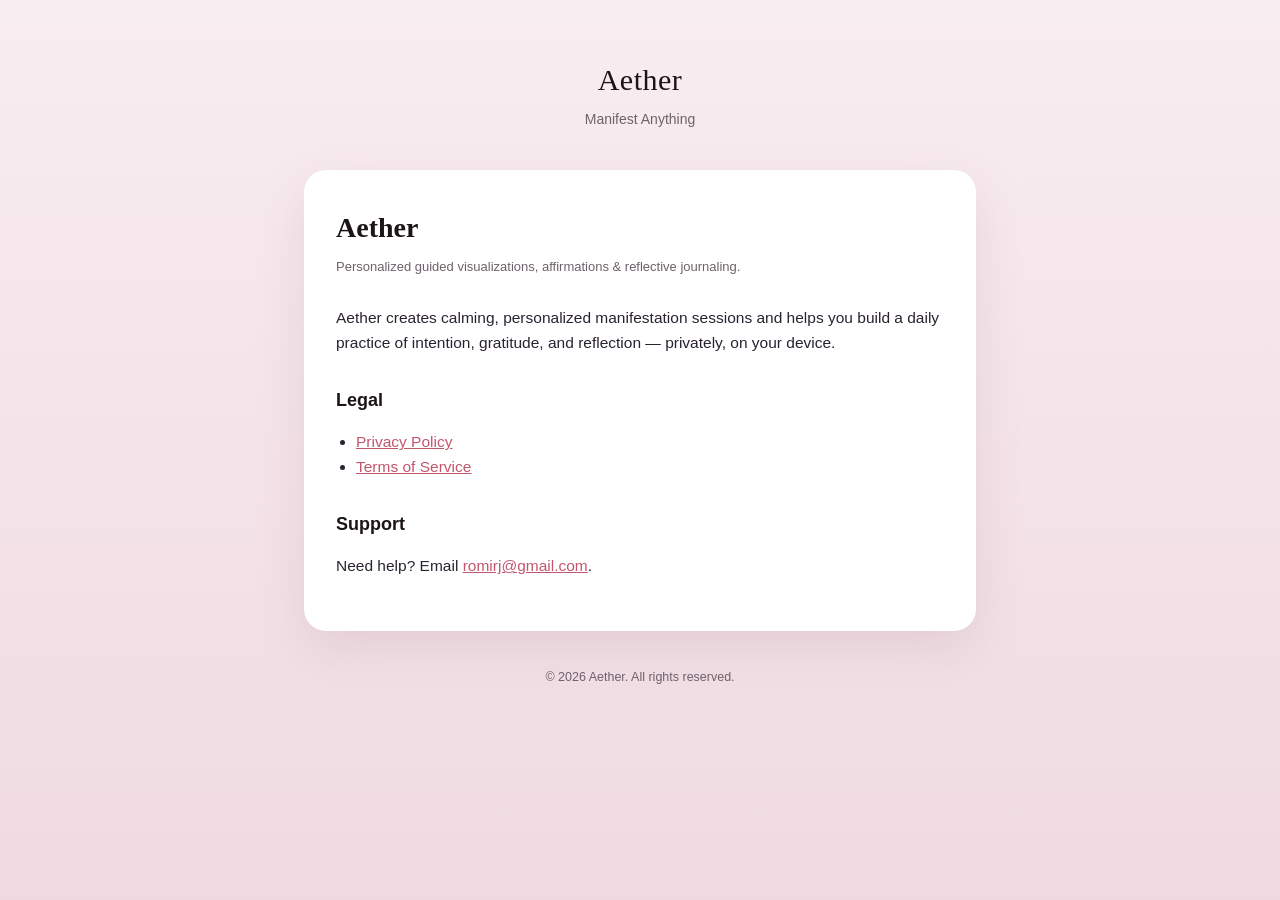
==== index.html @ 3ac0d7b0 "Aether legal site: privacy policy, terms of service, landing Co-Authored-By: Claude Opus 4.8 (1M con" ====
<!DOCTYPE html>
<html lang="en">
<head>
<meta charset="utf-8" />
<meta name="viewport" content="width=device-width, initial-scale=1" />
<title>Aether — Manifest Anything</title>
<link rel="stylesheet" href="styles.css" />
</head>
<body>
<div class="wrap">
  <header class="site">
    <div class="mark">Aether</div>
    <div class="sub">Manifest Anything</div>
  </header>

  <main class="card">
    <h1>Aether</h1>
    <p class="updated">Personalized guided visualizations, affirmations &amp; reflective journaling.</p>
    <p>Aether creates calming, personalized manifestation sessions and helps you build a daily practice of intention, gratitude, and reflection — privately, on your device.</p>
    <h2>Legal</h2>
    <ul>
      <li><a href="privacy.html">Privacy Policy</a></li>
      <li><a href="terms.html">Terms of Service</a></li>
    </ul>
    <h2>Support</h2>
    <p>Need help? Email <a href="mailto:romirj@gmail.com">romirj@gmail.com</a>.</p>
  </main>

  <footer>© 2026 Aether. All rights reserved.</footer>
</div>
</body>
</html>
---- styles.css ----
:root {
  --bg: #F8EDF1;
  --bg2: #F0DAE2;
  --ink: #1B1418;
  --ink-soft: #6E616A;
  --accent: #C1576C;
  --card: #ffffff;
}
* { box-sizing: border-box; }
html { -webkit-text-size-adjust: 100%; }
body {
  margin: 0;
  font-family: -apple-system, BlinkMacSystemFont, "Segoe UI", Roboto, Helvetica, Arial, sans-serif;
  color: var(--ink);
  background: linear-gradient(180deg, var(--bg) 0%, var(--bg2) 100%);
  background-attachment: fixed;
  line-height: 1.6;
}
.wrap { max-width: 720px; margin: 0 auto; padding: 56px 24px 96px; }
header.site { text-align: center; margin-bottom: 40px; }
header.site .mark {
  font-family: Georgia, "Times New Roman", serif;
  font-size: 30px; letter-spacing: 0.5px; color: var(--ink);
}
header.site .sub { color: var(--ink-soft); font-size: 14px; margin-top: 4px; }
.card {
  background: var(--card);
  border-radius: 22px;
  padding: 36px 32px;
  box-shadow: 0 18px 50px rgba(120, 70, 90, 0.12);
}
h1 { font-family: Georgia, serif; font-size: 28px; margin: 0 0 6px; }
.updated { color: var(--ink-soft); font-size: 13px; margin: 0 0 28px; }
h2 { font-size: 18px; margin: 30px 0 10px; }
p, li { font-size: 15.5px; color: #2a2230; }
a { color: var(--accent); }
ul { padding-left: 20px; }
.nav { text-align: center; margin-top: 28px; font-size: 14px; }
.nav a { margin: 0 10px; text-decoration: none; }
footer { text-align: center; color: var(--ink-soft); font-size: 12.5px; margin-top: 36px; }
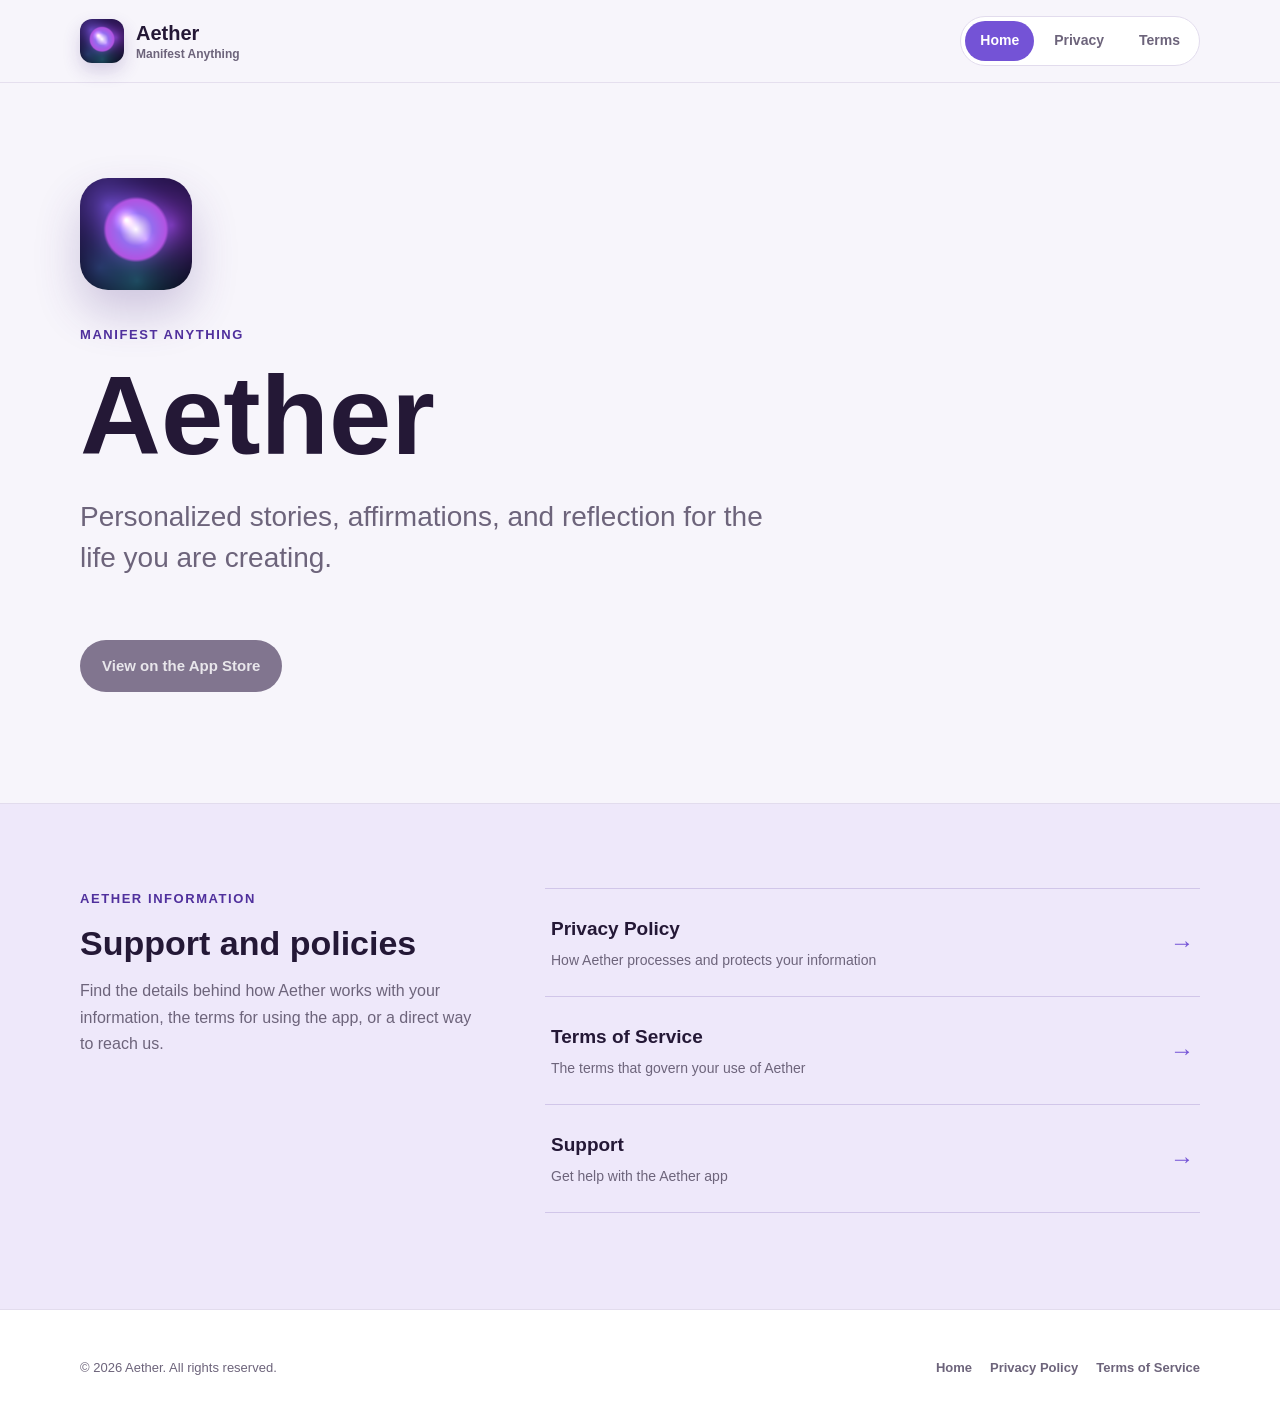
==== commit b8bdb4f0: "feat: redesign Aether legal website" ====
--- a/index.html
+++ b/index.html
@@ -1,32 +1,93 @@
 <!DOCTYPE html>
 <html lang="en">
 <head>
-<meta charset="utf-8" />
-<meta name="viewport" content="width=device-width, initial-scale=1" />
-<title>Aether — Manifest Anything</title>
-<link rel="stylesheet" href="styles.css" />
+  <meta charset="utf-8" />
+  <meta name="viewport" content="width=device-width, initial-scale=1" />
+  <meta name="theme-color" content="#f7f5fb" />
+  <meta name="description" content="Aether creates personalized manifestation stories, affirmations, and reflective practices." />
+  <title>Aether | Manifest Anything</title>
+  <link rel="icon" type="image/png" href="aether-icon.png" />
+  <link rel="apple-touch-icon" href="aether-icon.png" />
+  <link rel="stylesheet" href="styles.css" />
 </head>
 <body>
-<div class="wrap">
-  <header class="site">
-    <div class="mark">Aether</div>
-    <div class="sub">Manifest Anything</div>
+  <a class="skip-link" href="#main-content">Skip to content</a>
+
+  <header class="site-header">
+    <div class="site-header__inner">
+      <a class="brand" href="index.html" aria-label="Aether home">
+        <img class="brand__icon" src="aether-icon.png" alt="" width="44" height="44" />
+        <span>
+          <span class="brand__name">Aether</span>
+          <span class="brand__tagline">Manifest Anything</span>
+        </span>
+      </a>
+
+      <nav class="site-nav" aria-label="Aether legal and support">
+        <a href="index.html" aria-current="page">Home</a>
+        <a href="privacy.html">Privacy</a>
+        <a href="terms.html">Terms</a>
+      </nav>
+    </div>
   </header>
 
-  <main class="card">
-    <h1>Aether</h1>
-    <p class="updated">Personalized guided visualizations, affirmations &amp; reflective journaling.</p>
-    <p>Aether creates calming, personalized manifestation sessions and helps you build a daily practice of intention, gratitude, and reflection — privately, on your device.</p>
-    <h2>Legal</h2>
-    <ul>
-      <li><a href="privacy.html">Privacy Policy</a></li>
-      <li><a href="terms.html">Terms of Service</a></li>
-    </ul>
-    <h2>Support</h2>
-    <p>Need help? Email <a href="mailto:romirj@gmail.com">romirj@gmail.com</a>.</p>
+  <main id="main-content" class="home-main">
+    <section class="page-shell home-hero" aria-labelledby="page-title">
+      <img class="home-hero__icon" src="aether-icon.png" alt="Aether app icon" width="152" height="152" />
+      <p class="eyebrow">Manifest Anything</p>
+      <h1 id="page-title">Aether</h1>
+      <p class="home-hero__intro">Personalized stories, affirmations, and reflection for the life you are creating.</p>
+      <div class="home-actions">
+        <span class="primary-action primary-action--disabled" aria-disabled="true">View on the App Store</span>
+      </div>
+    </section>
+
+    <section class="home-resources" aria-labelledby="resources-title">
+      <div class="page-shell home-resources__inner">
+        <div class="home-resources__intro">
+          <p class="eyebrow">Aether information</p>
+          <h2 id="resources-title">Support and policies</h2>
+          <p>Find the details behind how Aether works with your information, the terms for using the app, or a direct way to reach us.</p>
+        </div>
+
+        <div class="home-links">
+          <a class="home-link" href="privacy.html">
+            <span>
+              <strong>Privacy Policy</strong>
+              <small>How Aether processes and protects your information</small>
+            </span>
+            <span class="home-link__arrow" aria-hidden="true">&rarr;</span>
+          </a>
+
+          <a class="home-link" href="terms.html">
+            <span>
+              <strong>Terms of Service</strong>
+              <small>The terms that govern your use of Aether</small>
+            </span>
+            <span class="home-link__arrow" aria-hidden="true">&rarr;</span>
+          </a>
+
+          <a class="home-link" href="mailto:romirj@gmail.com?subject=Aether%20support">
+            <span>
+              <strong>Support</strong>
+              <small>Get help with the Aether app</small>
+            </span>
+            <span class="home-link__arrow" aria-hidden="true">&rarr;</span>
+          </a>
+        </div>
+      </div>
+    </section>
   </main>
 
-  <footer>© 2026 Aether. All rights reserved.</footer>
-</div>
+  <footer class="site-footer">
+    <div class="site-footer__inner">
+      <p>&copy; 2026 Aether. All rights reserved.</p>
+      <nav class="footer-links" aria-label="Footer">
+        <a href="index.html">Home</a>
+        <a href="privacy.html">Privacy Policy</a>
+        <a href="terms.html">Terms of Service</a>
+      </nav>
+    </div>
+  </footer>
 </body>
 </html>
--- a/styles.css
+++ b/styles.css
@@ -1,40 +1,644 @@
 :root {
-  --bg: #F8EDF1;
-  --bg2: #F0DAE2;
-  --ink: #1B1418;
-  --ink-soft: #6E616A;
-  --accent: #C1576C;
-  --card: #ffffff;
-}
-* { box-sizing: border-box; }
-html { -webkit-text-size-adjust: 100%; }
+  color-scheme: light;
+  --background: #f7f5fb;
+  --surface: #ffffff;
+  --surface-soft: #eee8fa;
+  --surface-warm: #fff6e8;
+  --ink: #241836;
+  --ink-soft: #6d647b;
+  --violet: #7453d6;
+  --violet-dark: #50309d;
+  --gold: #b86f28;
+  --line: #e2dced;
+  --shadow: 0 18px 45px rgba(67, 42, 105, 0.1);
+}
+
+* {
+  box-sizing: border-box;
+}
+
+html {
+  scroll-behavior: smooth;
+  -webkit-text-size-adjust: 100%;
+}
+
 body {
   margin: 0;
-  font-family: -apple-system, BlinkMacSystemFont, "Segoe UI", Roboto, Helvetica, Arial, sans-serif;
+  min-width: 320px;
   color: var(--ink);
-  background: linear-gradient(180deg, var(--bg) 0%, var(--bg2) 100%);
-  background-attachment: fixed;
+  background: var(--background);
+  font-family: ui-rounded, "SF Pro Rounded", -apple-system, BlinkMacSystemFont, "Segoe UI", sans-serif;
+  line-height: 1.65;
+}
+
+a {
+  color: var(--violet-dark);
+  text-underline-offset: 0.18em;
+  text-decoration-thickness: 1px;
+}
+
+a:hover {
+  color: var(--violet);
+}
+
+a:focus-visible,
+button:focus-visible {
+  outline: 3px solid rgba(116, 83, 214, 0.3);
+  outline-offset: 3px;
+}
+
+.skip-link {
+  position: fixed;
+  top: 12px;
+  left: 12px;
+  z-index: 20;
+  padding: 9px 14px;
+  color: #fff;
+  background: var(--violet-dark);
+  border-radius: 6px;
+  transform: translateY(-160%);
+}
+
+.skip-link:focus {
+  transform: translateY(0);
+}
+
+.site-header {
+  position: sticky;
+  top: 0;
+  z-index: 10;
+  background: rgba(247, 245, 251, 0.94);
+  border-bottom: 1px solid rgba(226, 220, 237, 0.86);
+  backdrop-filter: blur(18px);
+  -webkit-backdrop-filter: blur(18px);
+}
+
+.site-header__inner {
+  width: min(1120px, calc(100% - 40px));
+  min-height: 82px;
+  margin: 0 auto;
+  display: flex;
+  align-items: center;
+  justify-content: space-between;
+  gap: 24px;
+}
+
+.brand {
+  display: inline-flex;
+  align-items: center;
+  gap: 12px;
+  color: var(--ink);
+  text-decoration: none;
+}
+
+.brand__icon {
+  width: 44px;
+  height: 44px;
+  border-radius: 12px;
+  box-shadow: 0 8px 18px rgba(74, 47, 133, 0.2);
+}
+
+.brand__name {
+  display: block;
+  font-size: 20px;
+  font-weight: 780;
+  line-height: 1.05;
+}
+
+.brand__tagline {
+  display: block;
+  margin-top: 4px;
+  color: var(--ink-soft);
+  font-size: 12px;
+  font-weight: 600;
+  line-height: 1;
+}
+
+.site-nav {
+  display: flex;
+  align-items: center;
+  gap: 5px;
+  padding: 4px;
+  background: var(--surface);
+  border: 1px solid var(--line);
+  border-radius: 999px;
+}
+
+.site-nav a {
+  min-height: 38px;
+  padding: 8px 15px;
+  display: inline-flex;
+  align-items: center;
+  justify-content: center;
+  border-radius: 999px;
+  color: var(--ink-soft);
+  font-size: 14px;
+  font-weight: 700;
+  text-decoration: none;
+}
+
+.site-nav a:hover {
+  color: var(--ink);
+  background: var(--surface-soft);
+}
+
+.site-nav a[aria-current="page"] {
+  color: #fff;
+  background: var(--violet);
+}
+
+.page-shell {
+  width: min(1120px, calc(100% - 40px));
+  margin: 0 auto;
+}
+
+.page-hero {
+  padding: 78px 0 64px;
+}
+
+.eyebrow {
+  margin: 0 0 14px;
+  color: var(--violet-dark);
+  font-size: 13px;
+  font-weight: 800;
+  letter-spacing: 0.12em;
+  text-transform: uppercase;
+}
+
+h1,
+h2,
+h3,
+p {
+  overflow-wrap: anywhere;
+}
+
+h1 {
+  max-width: 820px;
+  margin: 0;
+  font-size: clamp(42px, 7vw, 76px);
+  line-height: 1.02;
+  letter-spacing: 0;
+}
+
+.page-hero__intro {
+  max-width: 700px;
+  margin: 22px 0 0;
+  color: var(--ink-soft);
+  font-size: 19px;
   line-height: 1.6;
 }
-.wrap { max-width: 720px; margin: 0 auto; padding: 56px 24px 96px; }
-header.site { text-align: center; margin-bottom: 40px; }
-header.site .mark {
-  font-family: Georgia, "Times New Roman", serif;
-  font-size: 30px; letter-spacing: 0.5px; color: var(--ink);
-}
-header.site .sub { color: var(--ink-soft); font-size: 14px; margin-top: 4px; }
-.card {
-  background: var(--card);
-  border-radius: 22px;
-  padding: 36px 32px;
-  box-shadow: 0 18px 50px rgba(120, 70, 90, 0.12);
-}
-h1 { font-family: Georgia, serif; font-size: 28px; margin: 0 0 6px; }
-.updated { color: var(--ink-soft); font-size: 13px; margin: 0 0 28px; }
-h2 { font-size: 18px; margin: 30px 0 10px; }
-p, li { font-size: 15.5px; color: #2a2230; }
-a { color: var(--accent); }
-ul { padding-left: 20px; }
-.nav { text-align: center; margin-top: 28px; font-size: 14px; }
-.nav a { margin: 0 10px; text-decoration: none; }
-footer { text-align: center; color: var(--ink-soft); font-size: 12.5px; margin-top: 36px; }
+
+.page-hero__meta {
+  display: inline-flex;
+  align-items: center;
+  gap: 9px;
+  margin: 24px 0 0;
+  padding: 8px 12px;
+  color: var(--ink-soft);
+  background: var(--surface);
+  border: 1px solid var(--line);
+  border-radius: 999px;
+  font-size: 13px;
+  font-weight: 680;
+}
+
+.page-hero__meta::before {
+  width: 8px;
+  height: 8px;
+  content: "";
+  background: var(--gold);
+  border-radius: 50%;
+}
+
+.legal-layout {
+  padding: 0 0 96px;
+  display: grid;
+  grid-template-columns: minmax(190px, 240px) minmax(0, 1fr);
+  gap: 48px;
+  align-items: start;
+}
+
+.contents {
+  position: sticky;
+  top: 112px;
+  padding-top: 10px;
+}
+
+.contents__label {
+  margin: 0 0 13px;
+  color: var(--ink-soft);
+  font-size: 12px;
+  font-weight: 800;
+  letter-spacing: 0.1em;
+  text-transform: uppercase;
+}
+
+.contents a {
+  display: block;
+  padding: 8px 10px;
+  border-left: 2px solid var(--line);
+  color: var(--ink-soft);
+  font-size: 14px;
+  font-weight: 650;
+  line-height: 1.35;
+  text-decoration: none;
+}
+
+.contents a:hover {
+  color: var(--violet-dark);
+  border-left-color: var(--violet);
+  background: var(--surface-soft);
+}
+
+.legal-document {
+  padding: 20px 48px 56px;
+  background: var(--surface);
+  border: 1px solid var(--line);
+  border-radius: 8px;
+  box-shadow: var(--shadow);
+}
+
+.legal-section {
+  padding: 30px 0;
+  scroll-margin-top: 110px;
+  border-bottom: 1px solid var(--line);
+}
+
+.legal-section:last-child {
+  padding-bottom: 0;
+  border-bottom: 0;
+}
+
+.legal-section h2 {
+  margin: 0 0 12px;
+  font-size: 23px;
+  line-height: 1.25;
+}
+
+.legal-section p,
+.legal-section li {
+  color: #40364d;
+  font-size: 16px;
+}
+
+.legal-section p {
+  margin: 0 0 14px;
+}
+
+.legal-section p:last-child {
+  margin-bottom: 0;
+}
+
+.legal-section ul {
+  margin: 14px 0 0;
+  padding-left: 22px;
+}
+
+.legal-section li + li {
+  margin-top: 10px;
+}
+
+.summary-section {
+  margin: 10px 0 4px;
+  padding: 26px 28px;
+  background: var(--surface-soft);
+  border: 0;
+  border-radius: 8px;
+}
+
+.summary-section h2 {
+  color: var(--violet-dark);
+}
+
+.home-main {
+  overflow: hidden;
+}
+
+.home-hero {
+  min-height: min(720px, calc(100vh - 82px));
+  padding-top: 72px;
+  padding-bottom: 88px;
+  display: flex;
+  align-items: flex-start;
+  justify-content: center;
+  flex-direction: column;
+}
+
+.home-hero__icon {
+  width: 112px;
+  height: 112px;
+  margin-bottom: 34px;
+  border-radius: 28px;
+  box-shadow: 0 22px 46px rgba(74, 47, 133, 0.24);
+}
+
+.home-hero h1 {
+  font-size: clamp(64px, 10vw, 112px);
+}
+
+.home-hero__intro {
+  max-width: 720px;
+  margin: 24px 0 0;
+  color: var(--ink-soft);
+  font-size: clamp(20px, 3vw, 28px);
+  line-height: 1.45;
+}
+
+.home-actions {
+  margin-top: 34px;
+  display: flex;
+  align-items: center;
+  flex-wrap: wrap;
+  gap: 12px;
+}
+
+.primary-action {
+  width: fit-content;
+  min-height: 52px;
+  margin-top: 28px;
+  padding: 13px 22px;
+  display: inline-flex;
+  align-items: center;
+  justify-content: center;
+  color: #fff;
+  background: var(--violet);
+  border-radius: 999px;
+  box-shadow: 0 12px 24px rgba(86, 52, 164, 0.2);
+  font-size: 15px;
+  font-weight: 800;
+  text-decoration: none;
+}
+
+.primary-action:hover {
+  color: #fff;
+  background: var(--violet-dark);
+}
+
+.primary-action--disabled,
+.primary-action--disabled:hover {
+  color: rgba(255, 255, 255, 0.82);
+  background: #81758f;
+  box-shadow: none;
+  cursor: not-allowed;
+}
+
+.home-resources {
+  padding: 84px 0 96px;
+  background: var(--surface-soft);
+  border-top: 1px solid var(--line);
+}
+
+.home-resources__inner {
+  display: grid;
+  grid-template-columns: minmax(250px, 0.75fr) minmax(0, 1.25fr);
+  gap: 72px;
+  align-items: start;
+}
+
+.home-resources__intro h2 {
+  margin: 0 0 14px;
+  font-size: 34px;
+  line-height: 1.2;
+}
+
+.home-resources__intro p:last-child {
+  margin: 0;
+  color: var(--ink-soft);
+  font-size: 16px;
+}
+
+.home-links {
+  border-top: 1px solid rgba(80, 48, 157, 0.18);
+}
+
+.home-link {
+  min-height: 108px;
+  padding: 24px 6px;
+  display: flex;
+  align-items: center;
+  justify-content: space-between;
+  gap: 20px;
+  color: var(--ink);
+  border-bottom: 1px solid rgba(80, 48, 157, 0.18);
+  text-decoration: none;
+}
+
+.home-link:hover {
+  color: var(--violet-dark);
+}
+
+.home-link strong,
+.home-link small {
+  display: block;
+}
+
+.home-link strong {
+  font-size: 19px;
+}
+
+.home-link small {
+  margin-top: 4px;
+  color: var(--ink-soft);
+  font-size: 14px;
+}
+
+.home-link__arrow {
+  color: var(--violet);
+  font-size: 24px;
+  transition: transform 160ms ease;
+}
+
+.home-link:hover .home-link__arrow {
+  transform: translateX(4px);
+}
+
+.site-footer {
+  border-top: 1px solid var(--line);
+  background: var(--surface);
+}
+
+.site-footer__inner {
+  width: min(1120px, calc(100% - 40px));
+  min-height: 116px;
+  margin: 0 auto;
+  display: flex;
+  align-items: center;
+  justify-content: space-between;
+  gap: 24px;
+}
+
+.site-footer p {
+  margin: 0;
+  color: var(--ink-soft);
+  font-size: 13px;
+}
+
+.footer-links {
+  display: flex;
+  flex-wrap: wrap;
+  gap: 18px;
+}
+
+.footer-links a {
+  color: var(--ink-soft);
+  font-size: 13px;
+  font-weight: 700;
+  text-decoration: none;
+}
+
+.footer-links a:hover {
+  color: var(--violet-dark);
+}
+
+@media (max-width: 820px) {
+  .site-header {
+    position: static;
+  }
+
+  .site-header__inner {
+    padding: 14px 0;
+    align-items: flex-start;
+    flex-direction: column;
+    gap: 14px;
+  }
+
+  .site-nav {
+    width: 100%;
+  }
+
+  .site-nav a {
+    flex: 1 1 0;
+    padding-inline: 10px;
+  }
+
+  .page-hero {
+    padding: 58px 0 46px;
+  }
+
+  .legal-layout {
+    display: block;
+    padding-bottom: 64px;
+  }
+
+  .contents {
+    position: static;
+    margin-bottom: 24px;
+    display: flex;
+    gap: 8px;
+    overflow-x: auto;
+    padding: 0 0 10px;
+    scrollbar-width: thin;
+  }
+
+  .contents__label {
+    display: none;
+  }
+
+  .contents a {
+    flex: 0 0 auto;
+    padding: 8px 12px;
+    border: 1px solid var(--line);
+    border-radius: 999px;
+    background: var(--surface);
+    white-space: nowrap;
+  }
+
+  .legal-document {
+    padding: 10px 28px 40px;
+  }
+
+  .home-resources__inner {
+    grid-template-columns: 1fr;
+    gap: 42px;
+  }
+}
+
+@media (max-width: 520px) {
+  .site-header__inner,
+  .page-shell,
+  .site-footer__inner {
+    width: min(100% - 28px, 1120px);
+  }
+
+  .brand__icon {
+    width: 40px;
+    height: 40px;
+  }
+
+  .site-nav a {
+    min-height: 36px;
+    font-size: 12.5px;
+  }
+
+  .page-hero {
+    padding: 48px 0 38px;
+  }
+
+  h1 {
+    font-size: 42px;
+  }
+
+  .page-hero__intro {
+    font-size: 17px;
+  }
+
+  .legal-document {
+    padding: 8px 20px 34px;
+  }
+
+  .legal-section {
+    padding: 25px 0;
+  }
+
+  .legal-section h2 {
+    font-size: 20px;
+  }
+
+  .legal-section p,
+  .legal-section li {
+    font-size: 15px;
+  }
+
+  .summary-section {
+    margin: 8px -8px 0;
+    padding: 22px 20px;
+  }
+
+  .home-hero {
+    min-height: 620px;
+    padding-top: 58px;
+    padding-bottom: 68px;
+  }
+
+  .home-hero__icon {
+    width: 92px;
+    height: 92px;
+    margin-bottom: 28px;
+    border-radius: 24px;
+  }
+
+  .home-hero h1 {
+    font-size: 64px;
+  }
+
+  .home-actions,
+  .primary-action {
+    width: 100%;
+  }
+
+  .home-resources {
+    padding: 64px 0 72px;
+  }
+
+  .site-footer__inner {
+    padding: 30px 0;
+    align-items: flex-start;
+    flex-direction: column;
+  }
+}
+
+@media (prefers-reduced-motion: reduce) {
+  html {
+    scroll-behavior: auto;
+  }
+}
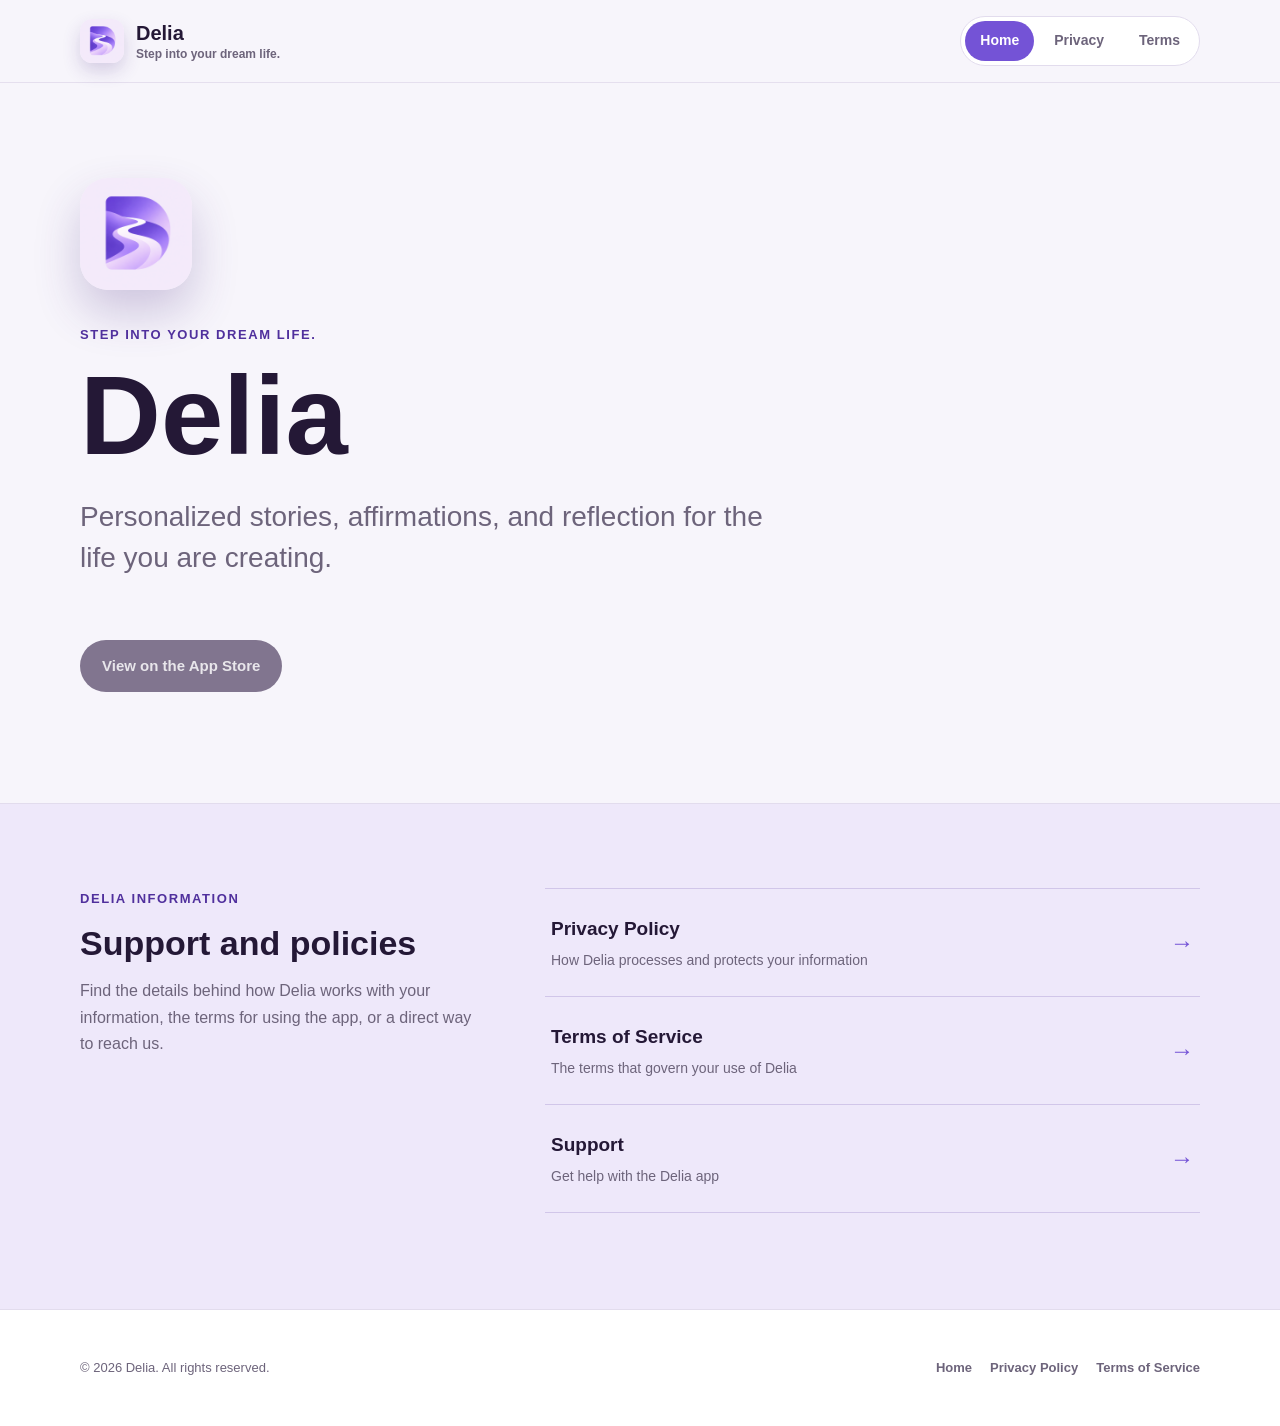
==== commit ce395027: "Rebrand legal site as Delia" ====
--- a/index.html
+++ b/index.html
@@ -4,10 +4,10 @@
   <meta charset="utf-8" />
   <meta name="viewport" content="width=device-width, initial-scale=1" />
   <meta name="theme-color" content="#f7f5fb" />
-  <meta name="description" content="Aether creates personalized manifestation stories, affirmations, and reflective practices." />
-  <title>Aether | Manifest Anything</title>
-  <link rel="icon" type="image/png" href="aether-icon.png" />
-  <link rel="apple-touch-icon" href="aether-icon.png" />
+  <meta name="description" content="Delia creates personalized manifestation stories, affirmations, and reflective practices." />
+  <title>Delia | Step into your dream life.</title>
+  <link rel="icon" type="image/png" href="delia-icon.png" />
+  <link rel="apple-touch-icon" href="delia-icon.png" />
   <link rel="stylesheet" href="styles.css" />
 </head>
 <body>
@@ -15,15 +15,15 @@
 
   <header class="site-header">
     <div class="site-header__inner">
-      <a class="brand" href="index.html" aria-label="Aether home">
-        <img class="brand__icon" src="aether-icon.png" alt="" width="44" height="44" />
+      <a class="brand" href="index.html" aria-label="Delia home">
+        <img class="brand__icon" src="delia-icon.png" alt="" width="44" height="44" />
         <span>
-          <span class="brand__name">Aether</span>
-          <span class="brand__tagline">Manifest Anything</span>
+          <span class="brand__name">Delia</span>
+          <span class="brand__tagline">Step into your dream life.</span>
         </span>
       </a>
 
-      <nav class="site-nav" aria-label="Aether legal and support">
+      <nav class="site-nav" aria-label="Delia legal and support">
         <a href="index.html" aria-current="page">Home</a>
         <a href="privacy.html">Privacy</a>
         <a href="terms.html">Terms</a>
@@ -33,9 +33,9 @@
 
   <main id="main-content" class="home-main">
     <section class="page-shell home-hero" aria-labelledby="page-title">
-      <img class="home-hero__icon" src="aether-icon.png" alt="Aether app icon" width="152" height="152" />
-      <p class="eyebrow">Manifest Anything</p>
-      <h1 id="page-title">Aether</h1>
+      <img class="home-hero__icon" src="delia-icon.png" alt="Delia app icon" width="152" height="152" />
+      <p class="eyebrow">Step into your dream life.</p>
+      <h1 id="page-title">Delia</h1>
       <p class="home-hero__intro">Personalized stories, affirmations, and reflection for the life you are creating.</p>
       <div class="home-actions">
         <span class="primary-action primary-action--disabled" aria-disabled="true">View on the App Store</span>
@@ -45,16 +45,16 @@
     <section class="home-resources" aria-labelledby="resources-title">
       <div class="page-shell home-resources__inner">
         <div class="home-resources__intro">
-          <p class="eyebrow">Aether information</p>
+          <p class="eyebrow">Delia information</p>
           <h2 id="resources-title">Support and policies</h2>
-          <p>Find the details behind how Aether works with your information, the terms for using the app, or a direct way to reach us.</p>
+          <p>Find the details behind how Delia works with your information, the terms for using the app, or a direct way to reach us.</p>
         </div>
 
         <div class="home-links">
           <a class="home-link" href="privacy.html">
             <span>
               <strong>Privacy Policy</strong>
-              <small>How Aether processes and protects your information</small>
+              <small>How Delia processes and protects your information</small>
             </span>
             <span class="home-link__arrow" aria-hidden="true">&rarr;</span>
           </a>
@@ -62,15 +62,15 @@
           <a class="home-link" href="terms.html">
             <span>
               <strong>Terms of Service</strong>
-              <small>The terms that govern your use of Aether</small>
+              <small>The terms that govern your use of Delia</small>
             </span>
             <span class="home-link__arrow" aria-hidden="true">&rarr;</span>
           </a>
 
-          <a class="home-link" href="mailto:romirj@gmail.com?subject=Aether%20support">
+          <a class="home-link" href="mailto:romirj@gmail.com?subject=Delia%20support">
             <span>
               <strong>Support</strong>
-              <small>Get help with the Aether app</small>
+              <small>Get help with the Delia app</small>
             </span>
             <span class="home-link__arrow" aria-hidden="true">&rarr;</span>
           </a>
@@ -81,7 +81,7 @@
 
   <footer class="site-footer">
     <div class="site-footer__inner">
-      <p>&copy; 2026 Aether. All rights reserved.</p>
+      <p>&copy; 2026 Delia. All rights reserved.</p>
       <nav class="footer-links" aria-label="Footer">
         <a href="index.html">Home</a>
         <a href="privacy.html">Privacy Policy</a>
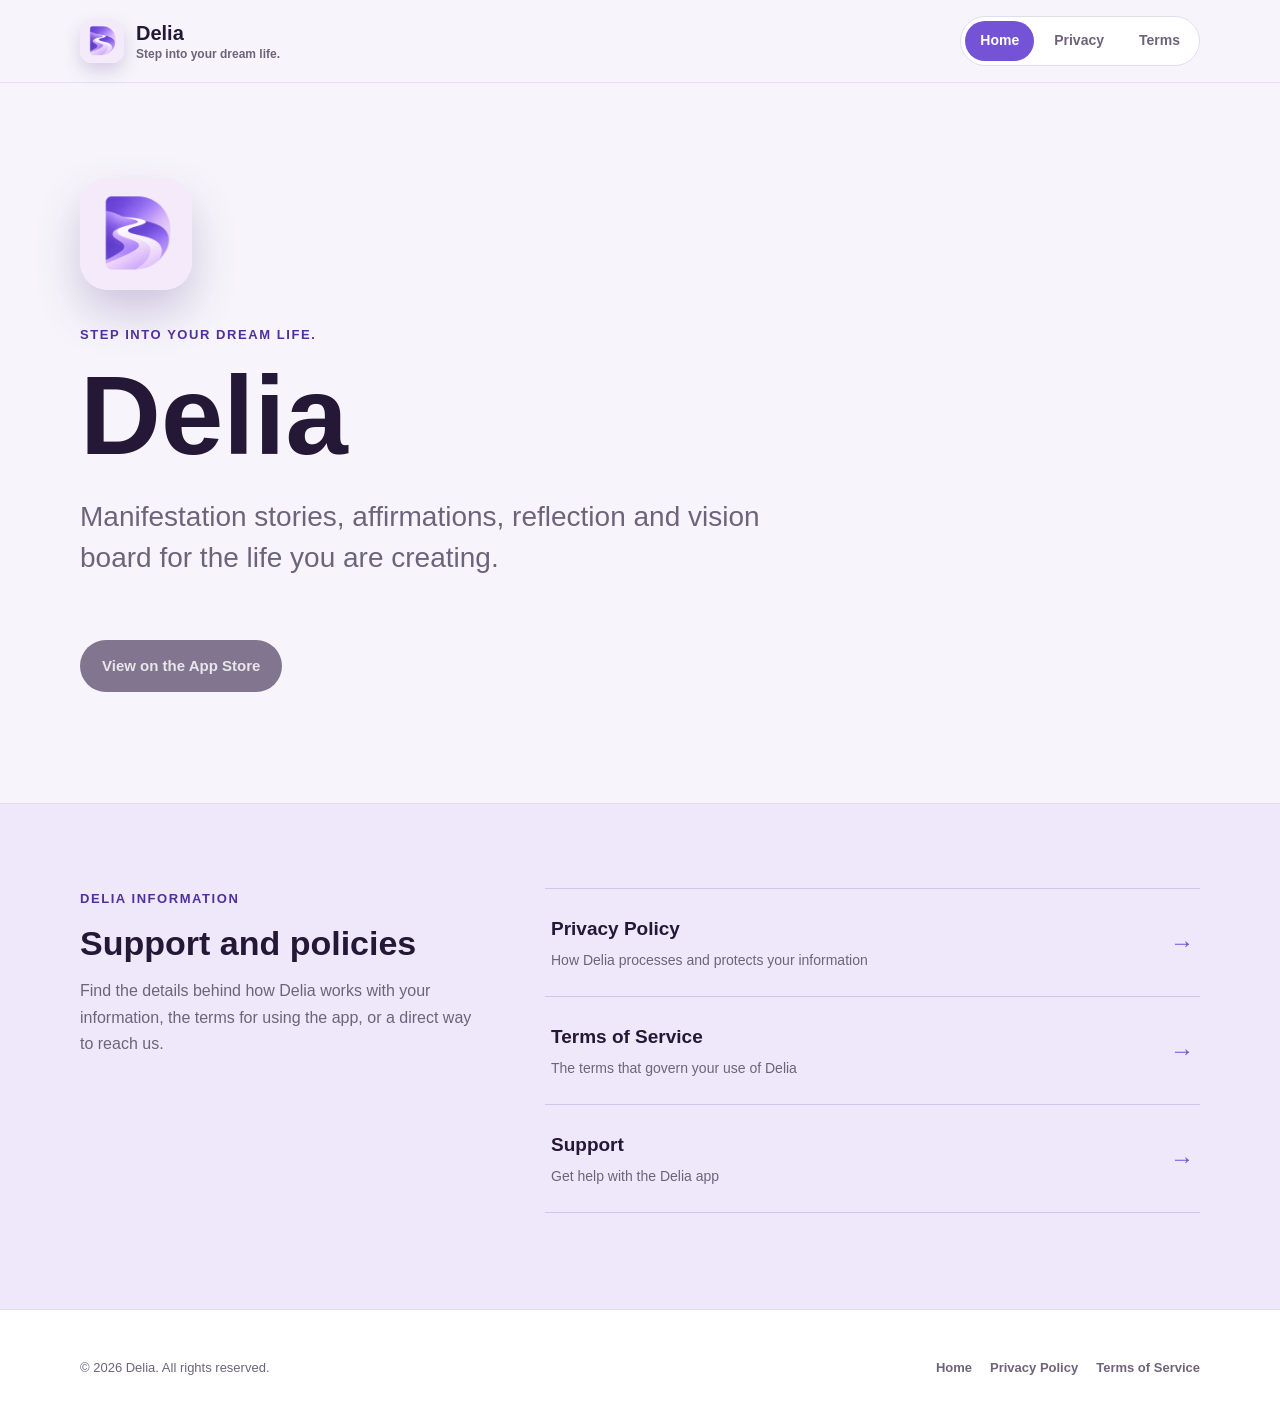
==== commit fca744f1: "Update Delia homepage description" ====
--- a/index.html
+++ b/index.html
@@ -36,7 +36,7 @@
       <img class="home-hero__icon" src="delia-icon.png" alt="Delia app icon" width="152" height="152" />
       <p class="eyebrow">Step into your dream life.</p>
       <h1 id="page-title">Delia</h1>
-      <p class="home-hero__intro">Personalized stories, affirmations, and reflection for the life you are creating.</p>
+      <p class="home-hero__intro">Manifestation stories, affirmations, reflection and vision board for the life you are creating.</p>
       <div class="home-actions">
         <span class="primary-action primary-action--disabled" aria-disabled="true">View on the App Store</span>
       </div>
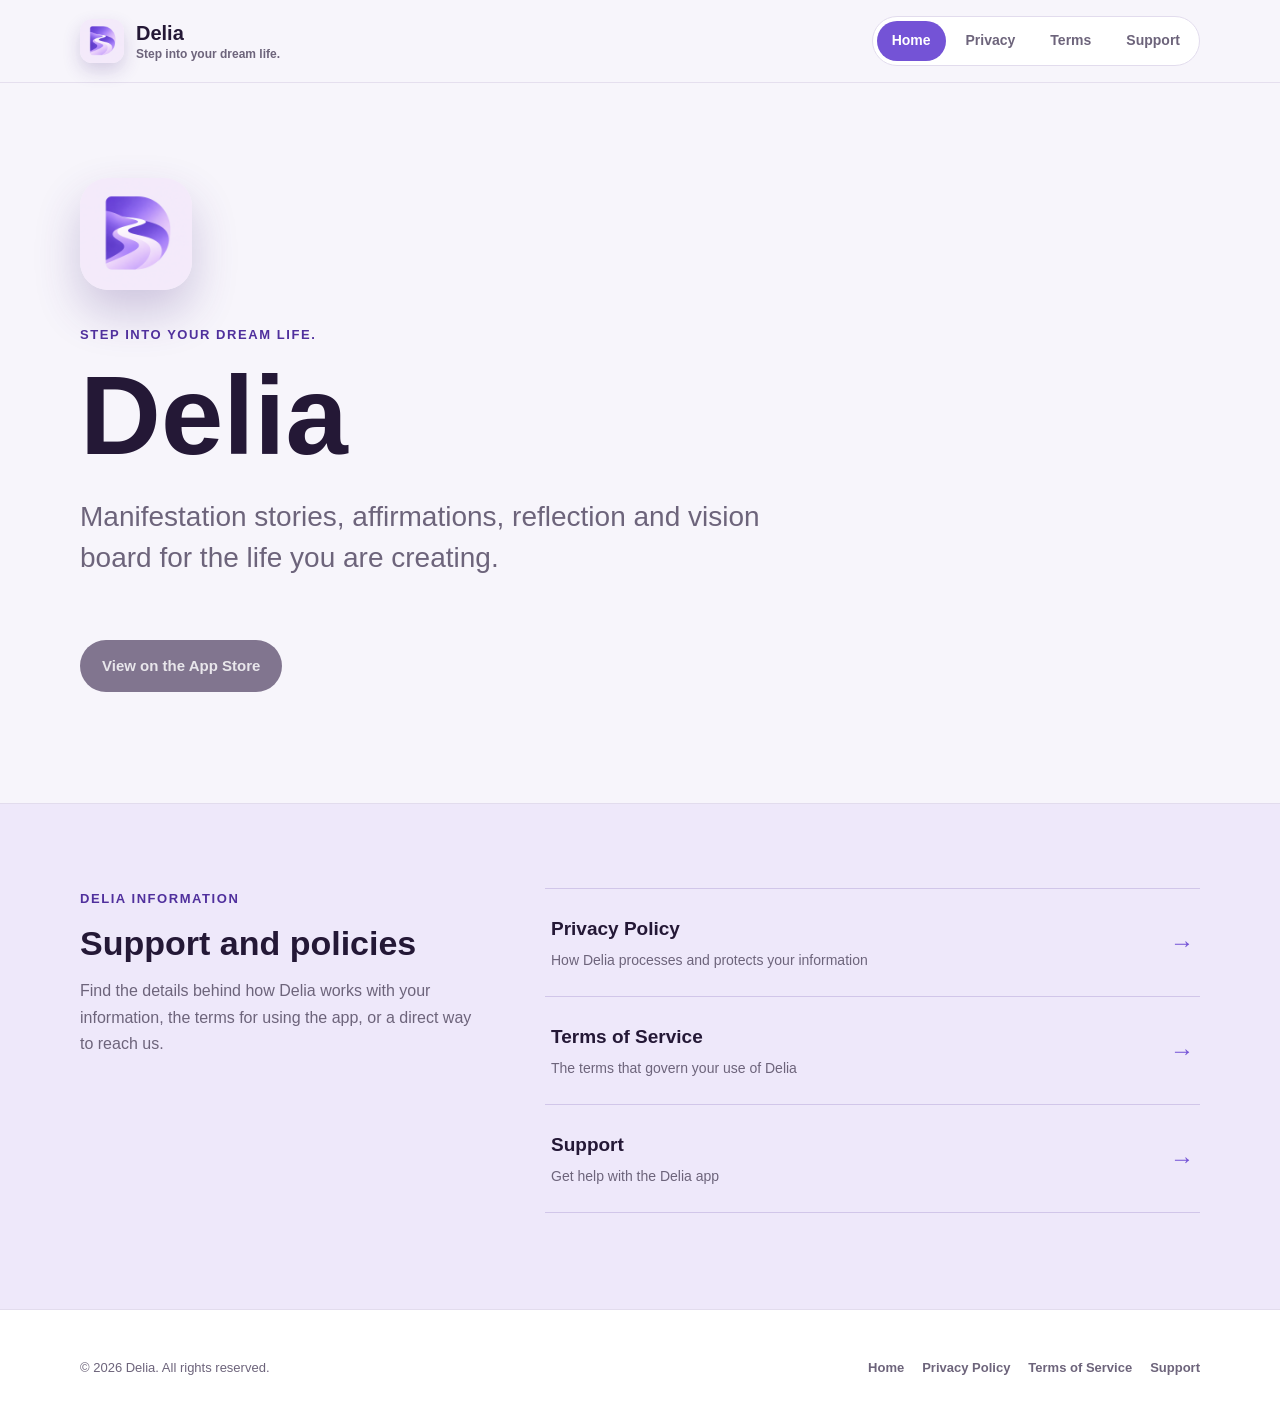
==== commit 89f1a8d0: "Reveal support email on request and fix support navigation" ====
--- a/index.html
+++ b/index.html
@@ -8,7 +8,8 @@
   <title>Delia | Step into your dream life.</title>
   <link rel="icon" type="image/png" href="delia-icon.png" />
   <link rel="apple-touch-icon" href="delia-icon.png" />
-  <link rel="stylesheet" href="styles.css" />
+  <link rel="stylesheet" href="styles.css?v=support-reveal-1" />
+  <script src="support-contact.js" defer></script>
 </head>
 <body>
   <a class="skip-link" href="#main-content">Skip to content</a>
@@ -27,6 +28,7 @@
         <a href="index.html" aria-current="page">Home</a>
         <a href="privacy.html">Privacy</a>
         <a href="terms.html">Terms</a>
+        <a href="support.html">Support</a>
       </nav>
     </div>
   </header>
@@ -67,7 +69,7 @@
             <span class="home-link__arrow" aria-hidden="true">&rarr;</span>
           </a>
 
-          <a class="home-link" href="mailto:romirj@gmail.com?subject=Delia%20support">
+          <a class="home-link" href="support.html">
             <span>
               <strong>Support</strong>
               <small>Get help with the Delia app</small>
@@ -86,6 +88,7 @@
         <a href="index.html">Home</a>
         <a href="privacy.html">Privacy Policy</a>
         <a href="terms.html">Terms of Service</a>
+        <a href="support.html">Support</a>
       </nav>
     </div>
   </footer>
--- a/styles.css
+++ b/styles.css
@@ -642,3 +642,104 @@
     scroll-behavior: auto;
   }
 }
+
+/* Support contact details remain hidden until requested. */
+.support-content {
+  max-width: 720px;
+  padding-bottom: 96px;
+}
+
+.support-card {
+  padding: clamp(22px, 5vw, 40px);
+  background: var(--surface);
+  border: 1px solid var(--line);
+  border-radius: 8px;
+  box-shadow: var(--shadow);
+}
+
+.support-card h2 {
+  margin: 0 0 12px;
+  font-size: 23px;
+}
+
+.support-card > p {
+  color: var(--ink-soft);
+}
+
+.support-button {
+  min-height: 44px;
+  padding: 10px 18px;
+  display: inline-flex;
+  align-items: center;
+  justify-content: center;
+  gap: 8px;
+  border: 1px solid var(--violet);
+  border-radius: 999px;
+  color: #fff;
+  background: var(--violet);
+  font: inherit;
+  font-size: 15px;
+  font-weight: 750;
+  line-height: 1.5;
+  text-decoration: none;
+  cursor: pointer;
+}
+
+.support-button:hover {
+  color: #fff;
+  background: var(--violet-dark);
+}
+
+.support-button--secondary {
+  color: var(--violet-dark);
+  background: var(--surface);
+  border-color: var(--line);
+}
+
+.support-button--secondary:hover {
+  color: var(--violet-dark);
+  background: var(--surface-soft);
+}
+
+.support-button:disabled {
+  opacity: 0.6;
+  cursor: wait;
+}
+
+.support-contact__details {
+  margin-top: 20px;
+  padding: 20px;
+  background: var(--surface-soft);
+  border: 1px solid var(--line);
+  border-radius: 8px;
+}
+
+.support-contact__details[hidden] {
+  display: none;
+}
+
+.support-contact__email {
+  margin: 0 0 16px;
+  color: var(--ink);
+  font-size: clamp(16px, 3vw, 20px);
+  font-weight: 750;
+  user-select: all;
+}
+
+.support-contact__actions {
+  display: flex;
+  flex-wrap: wrap;
+  gap: 10px;
+}
+
+.support-contact__status {
+  min-height: 1.65em;
+  margin: 12px 0 0;
+  color: var(--ink-soft);
+  font-size: 14px;
+}
+
+.support-card .support-note {
+  margin: 24px 0 0;
+  font-size: 14px;
+}
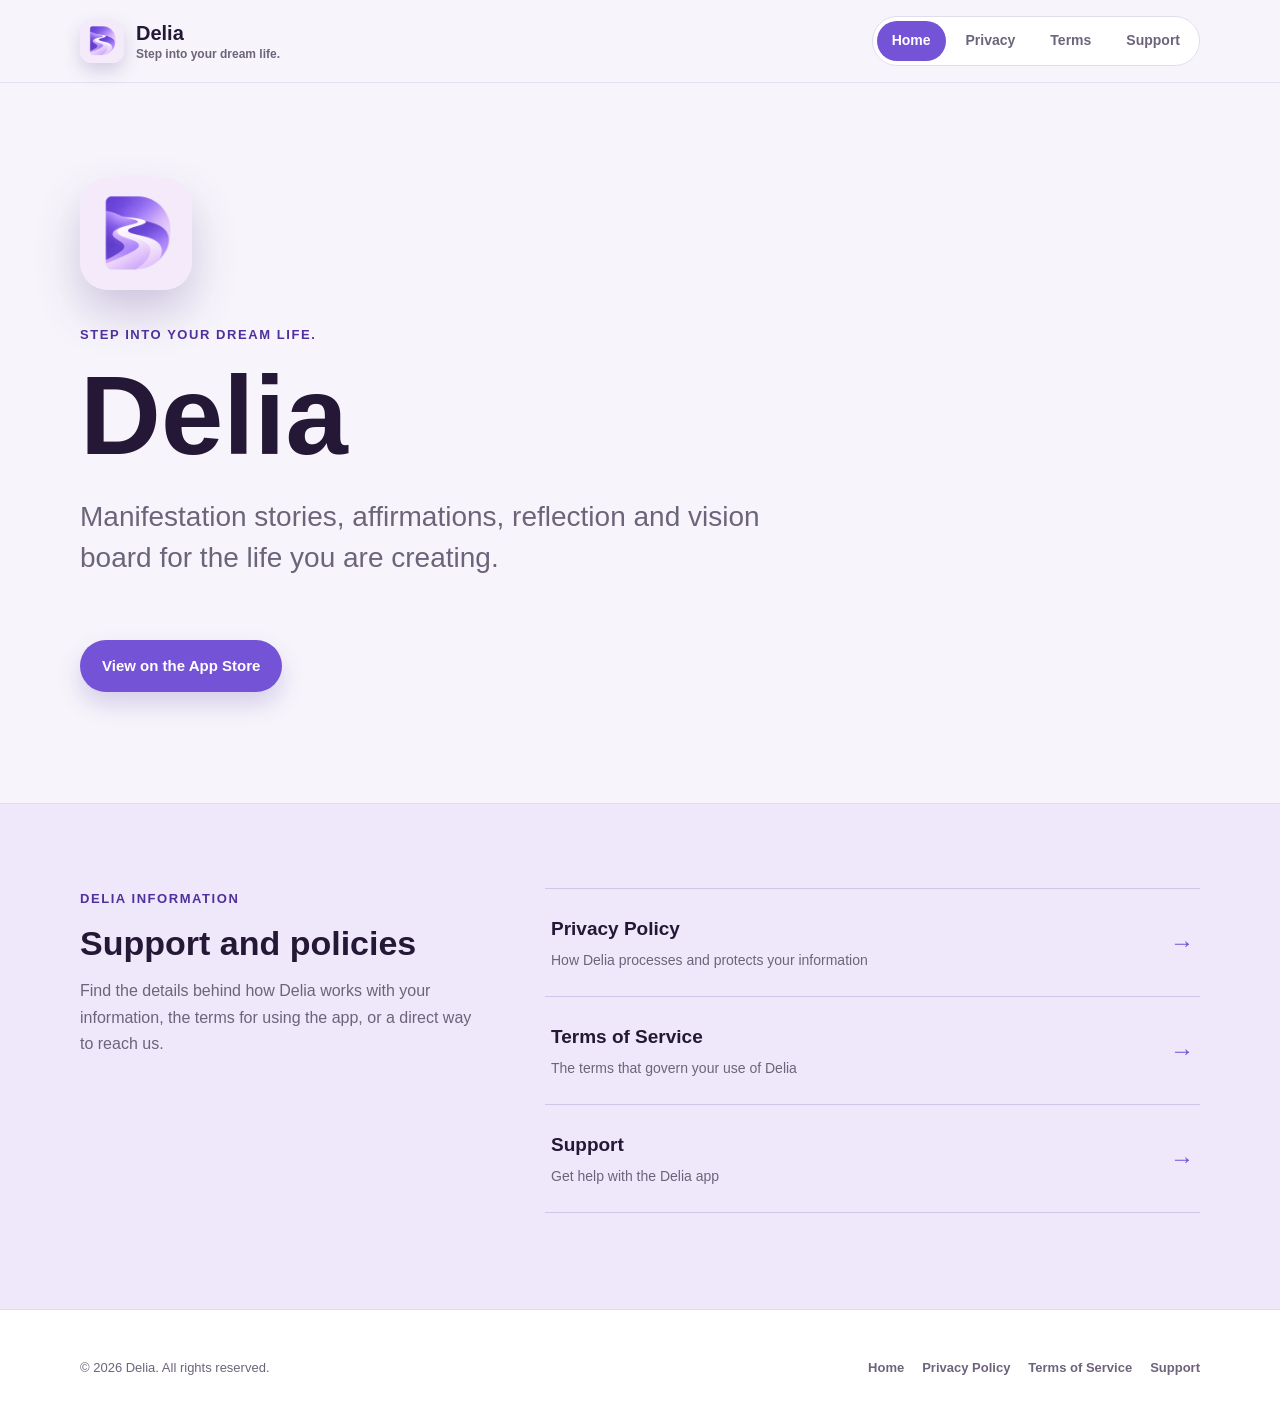
==== commit 1a5b46bb: "Link App Store button to the live Delia listing" ====
--- a/index.html
+++ b/index.html
@@ -40,7 +40,7 @@
       <h1 id="page-title">Delia</h1>
       <p class="home-hero__intro">Manifestation stories, affirmations, reflection and vision board for the life you are creating.</p>
       <div class="home-actions">
-        <span class="primary-action primary-action--disabled" aria-disabled="true">View on the App Store</span>
+        <a class="primary-action" href="https://apps.apple.com/app/id6809061351">View on the App Store</a>
       </div>
     </section>
 
